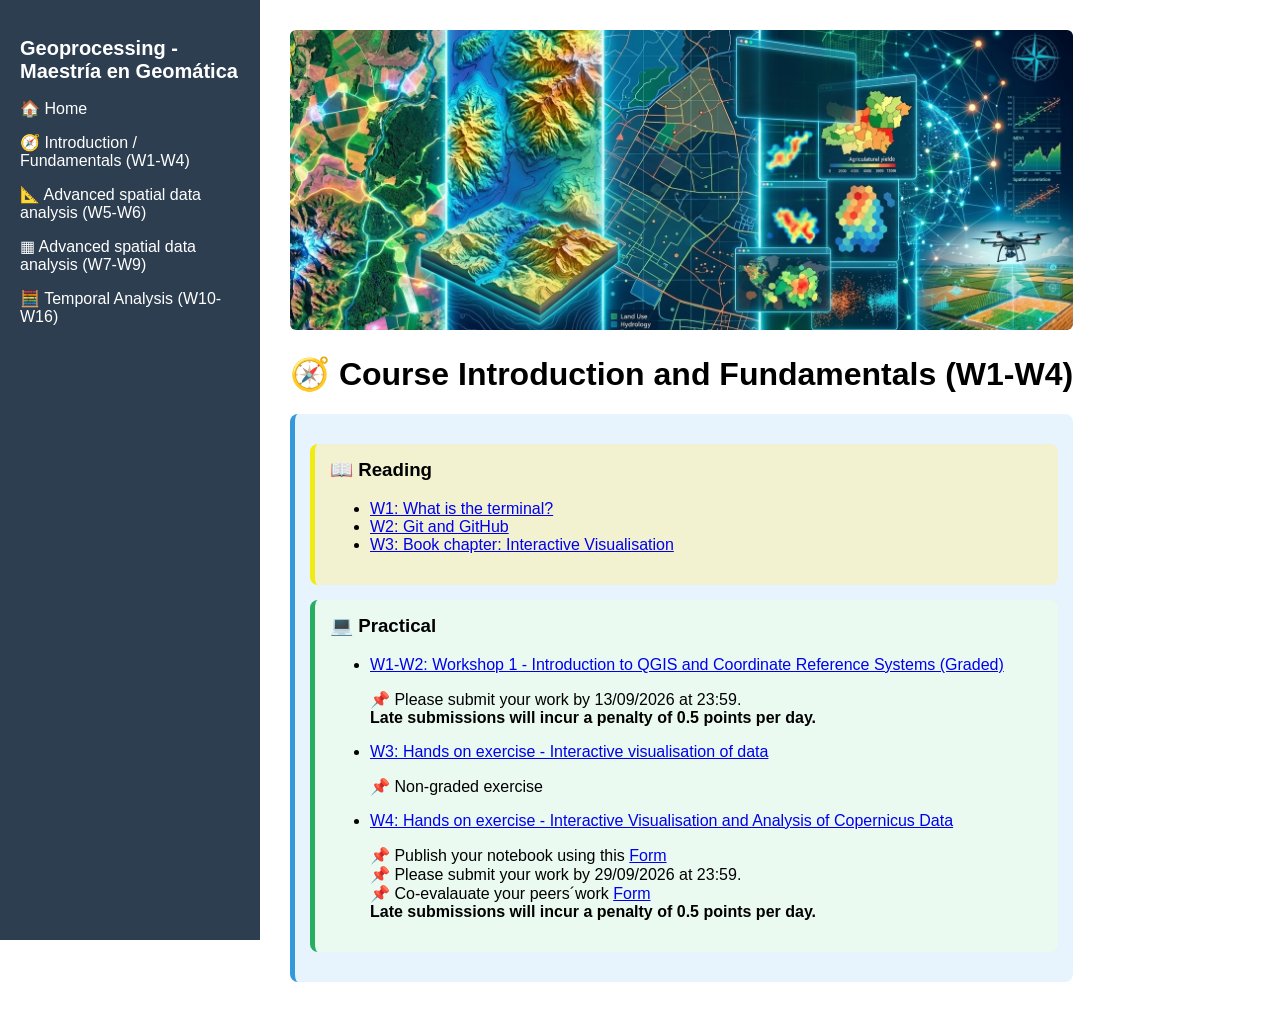
==== docs/1_intro_fund.html @ 0bd2e4b7 "changed titles" ====
<!DOCTYPE html>
<html lang="es">
<head>
  <meta charset="UTF-8">
  <title>Fundamentals</title>
  <link rel="stylesheet" href="style.css">
</head>

<body>
  <div class="container">

     <aside class="sidebar">
      <h2> Geoprocessing - Maestría en Geomática </h2>
      <ul>
        <li><a href="index.html">🏠 Home</a></li>
        <li><a href="1_intro_fund.html">🧭 Introduction / Fundamentals (W1-W4)</a></li>
        <li><a href="2_advanced.html">📐 Advanced spatial data analysis (W5-W6)</a></li>
        <li><a href="data_cubes.html">▦ Advanced spatial data analysis (W7-W9)</a></li>
       <li><a href="temporal.html">🧮 Temporal Analysis (W10-W16)</a></li>

      </ul>
    </aside>


    <main class="content">


      <header class="page-header">
  <img src="portada.png" alt="Geomatics in agriculture">
</header>

      <h1>🧭 Course Introduction and Fundamentals (W1-W4)</h1>

      <div class="block slides">
        <!-- 
        <h3>📑 Slides</h3>
        <ul>
             

                        <li>
            <a href="https://drive.google.com/file/d/1cN9XmAGAT987GKVwXRHxa_-NIaQCY_no/view?usp=drive_link" target="_blank">
              W4: Cartography </a>
          </li>   
          

          

        </ul>
      </div>


    -->

<div class="block reading">
  <h3>📖 Reading</h3>

  <ul>

     
    
        <li>
          
      <a href="https://lccvnotebooks.notion.site/What-is-the-terminal-3cf241d03ede80218c6bd89e5cb63e1f?source=copy_link" target="_blank">
         W1: What is the terminal?
         </a>
    </li>
            <li>
          
      <a href="https://lccvnotebooks.notion.site/Uso-de-Github-999241d03ede82348ad181064bec183c?source=copy_link" target="_blank">
         W2: Git and GitHub 
         </a>
    </li>
    

        <li>
      <a href="https://drive.google.com/file/d/1glsrCkiJnWgmUesZHfgHlCLl3DLw88fn/view?usp=sharing" target="_blank">
         W3: Book chapter: Interactive Visualisation 
         </a>


    </li>
    

  <!--
    


  </ul>
-->
</div>

<div class="block practical">
        <h3>💻 Practical</h3>
        <ul>
          <li>
            <a href="https://github.com/un-msc-geomatica/geoprocessing_20262/blob/main/notebooks/Introductory%20exercise_st.ipynb" target="-blank">
             W1-W2: Workshop 1 - Introduction to QGIS and Coordinate Reference Systems (Graded)  </a>

             <p class="li-note">
          📌 Please submit your work  by 13/09/2026 at 23:59. <br>
          <strong>Late submissions will incur a penalty of 0.5 points per day. </strong>
  </p>
          </li>

          <li>
            <a href="https://lccvnotebooks.notion.site/W3-Interactive-Data-Visualisation-Exercise-3dc241d03ede8010837be3703aa4be2d?source=copy_link" target="-blank">
             W3: Hands on exercise - Interactive visualisation of data </a>

             <p class="li-note">
          📌 Non-graded exercise <br>
          
  </p>
          </li>

                    <li>
            <a href="https://github.com/un-msc-geomatica/geoprocessing_20262/blob/main/notebooks/W3_Copernicus_workshop.ipynb" target="-blank">
             W4: Hands on exercise - Interactive Visualisation and Analysis of Copernicus Data</a>

             <p class="li-note">
          📌 Publish your notebook using this <a href="https://forms.gle/haxPr3DBSEkdLadi6" target="-blank"> Form </a> <br>
          📌 Please submit your work  by 29/09/2026 at 23:59. <br>

         📌 Co-evalauate your peers´work  <a href="https://forms.gle/aYaFi5eVVZuhdtsb7" target="-blank"> Form </a> <br>
          
          <strong>Late submissions will incur a penalty of 0.5 points per day. </strong>
          
  </p>
          </li>




        </ul>
</div>

</body>
</html>
---- docs/style.css ----
body {
  margin: 0;
  font-family: Arial, sans-serif;
}

.page-header {
  width: 100%;
  height: 300px;          /* altura del encabezado */
  overflow: hidden;      /* recorta la imagen */
  margin-bottom: 25px;
  border-radius: 6px;
}

.page-header img {
  width: 100%;
  height: 100%;
  object-fit: cover;     /* mantiene proporción */
  display: block;
}

.container {
  display: flex;
}

/* Barra lateral */
.sidebar {
  width: 220px;
  background-color: #2c3e50;
  color: white;
  height: 100vh;
  padding: 20px;
  position: fixed;
}

.sidebar h2 {
  font-size: 20px;
}

.sidebar ul {
  list-style: none;
  padding: 0;
}

.sidebar li {
  margin: 15px 0;
}

.sidebar a {
  color: white;
  text-decoration: none;
}

/* Contenido */
.content {
  margin-left: 260px;
  padding: 30px;
}

section {
  margin-bottom: 50px;
}

/* Bloques */
.block {
  padding: 15px;
  border-radius: 8px;
  margin: 15px 0;
}

.slides {
  background-color: #e8f4fd;
  border-left: 5px solid #3498db;
}

.reading {
  background-color: #F2F1D0;
  border-left: 5px solid #F0EC13;
}

.practical {
  background-color: #eafaf1;
  border-left: 5px solid #27ae60;
}
.questions {
  background-color: #F2E1C7;
  border-left: 5px solid #F59127;
}

.block h3 {
  margin-top: 0;
}
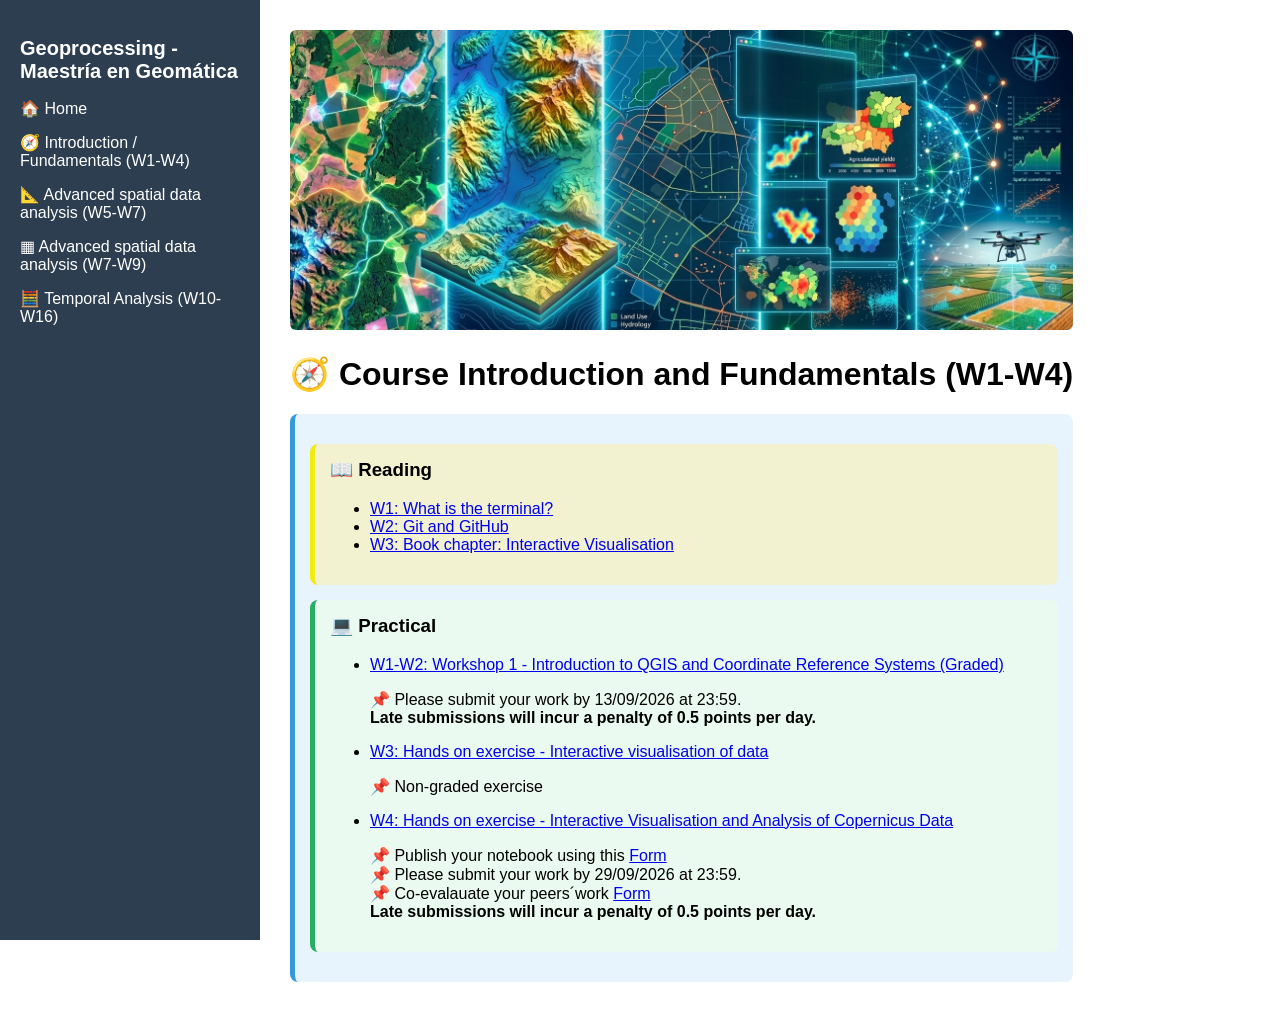
==== commit e22bb3ef: "added weeks" ====
--- a/docs/1_intro_fund.html
+++ b/docs/1_intro_fund.html
@@ -11,10 +11,10 @@
 
      <aside class="sidebar">
       <h2> Geoprocessing - Maestría en Geomática </h2>
-      <ul>
+     <ul>
         <li><a href="index.html">🏠 Home</a></li>
         <li><a href="1_intro_fund.html">🧭 Introduction / Fundamentals (W1-W4)</a></li>
-        <li><a href="2_advanced.html">📐 Advanced spatial data analysis (W5-W6)</a></li>
+        <li><a href="2_advanced.html">📐 Advanced spatial data analysis (W5-W7)</a></li>
         <li><a href="data_cubes.html">▦ Advanced spatial data analysis (W7-W9)</a></li>
        <li><a href="temporal.html">🧮 Temporal Analysis (W10-W16)</a></li>
 
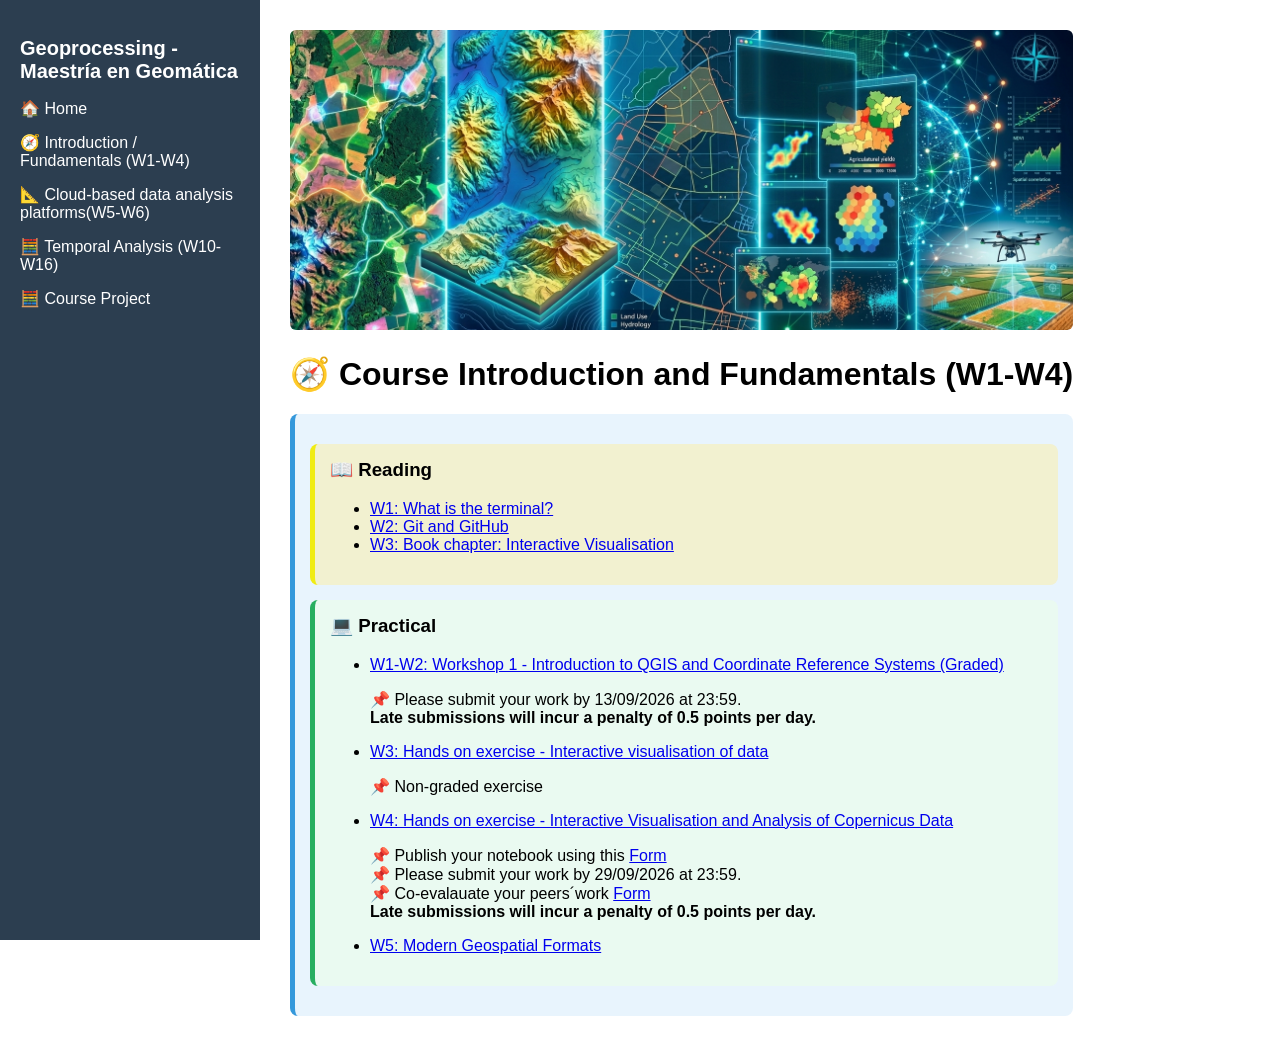
==== commit 00263905: "adjusted links" ====
--- a/docs/1_intro_fund.html
+++ b/docs/1_intro_fund.html
@@ -11,12 +11,12 @@
 
      <aside class="sidebar">
       <h2> Geoprocessing - Maestría en Geomática </h2>
-     <ul>
+      <ul>
         <li><a href="index.html">🏠 Home</a></li>
         <li><a href="1_intro_fund.html">🧭 Introduction / Fundamentals (W1-W4)</a></li>
-        <li><a href="2_advanced.html">📐 Advanced spatial data analysis (W5-W7)</a></li>
-        <li><a href="data_cubes.html">▦ Advanced spatial data analysis (W7-W9)</a></li>
+        <li><a href="2_advanced.html">📐 Cloud-based data analysis platforms(W5-W6)</a></li>
        <li><a href="temporal.html">🧮 Temporal Analysis (W10-W16)</a></li>
+       <li><a href="project.html">🧮 Course Project </a></li>
 
       </ul>
     </aside>
@@ -127,6 +127,12 @@
   </p>
           </li>
 
+                            <li>
+      <a href="https://lccvnotebooks.notion.site/Week-5-Modern-Geospatial-Data-Formats-3e9241d03ede8002b777d5e3613f7378?source=copy_link" target="_blank">
+        W5: Modern Geospatial Formats
+         </a>
+    </li>
+
 
 
 
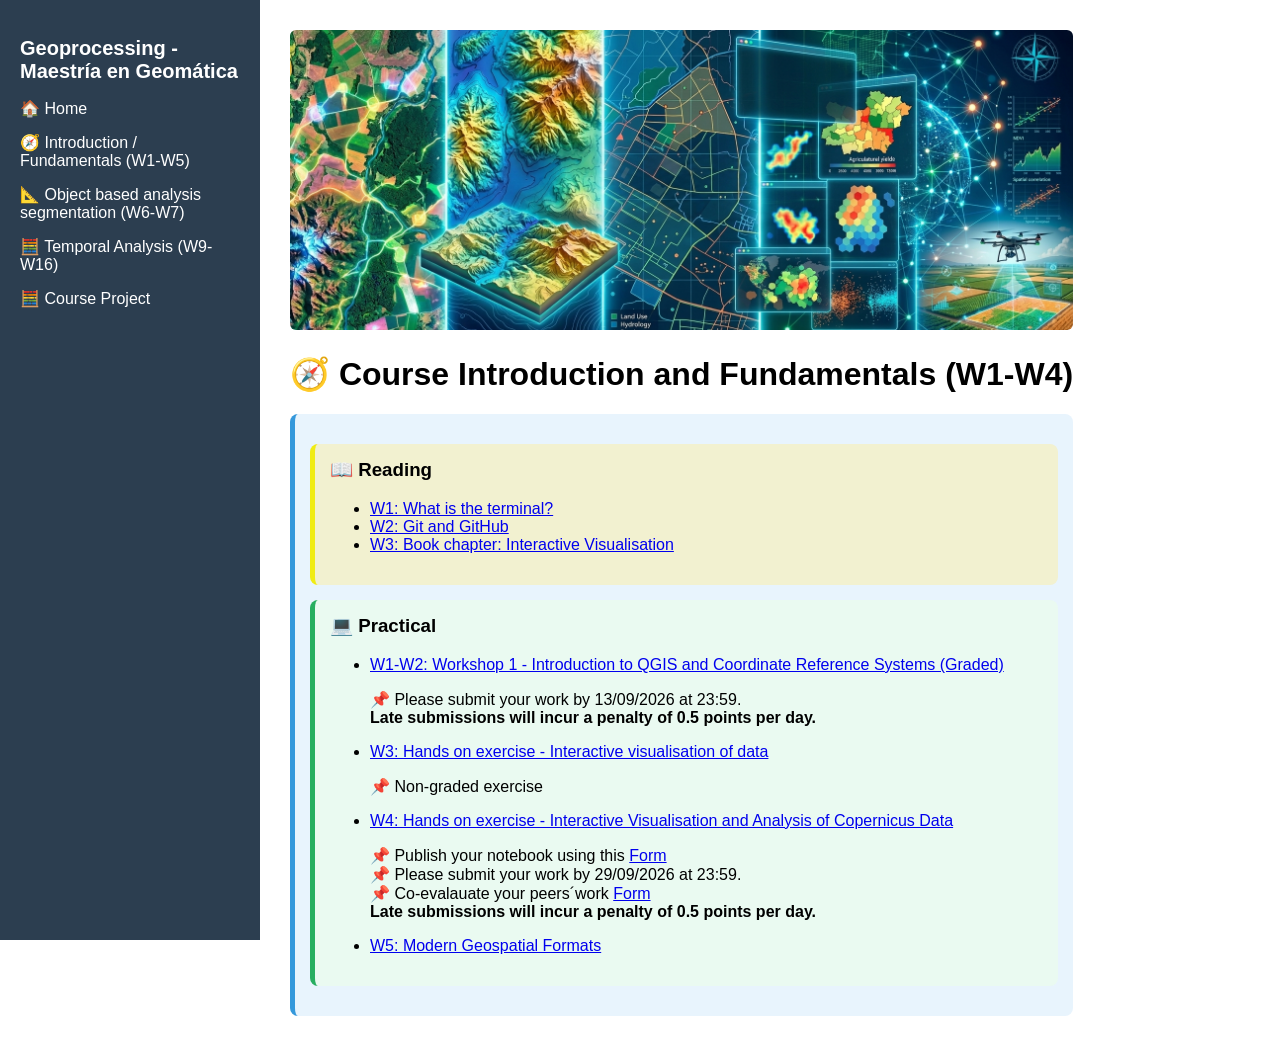
==== commit 29a26c48: "adjusted links 2" ====
--- a/docs/1_intro_fund.html
+++ b/docs/1_intro_fund.html
@@ -13,9 +13,9 @@
       <h2> Geoprocessing - Maestría en Geomática </h2>
       <ul>
         <li><a href="index.html">🏠 Home</a></li>
-        <li><a href="1_intro_fund.html">🧭 Introduction / Fundamentals (W1-W4)</a></li>
-        <li><a href="2_advanced.html">📐 Cloud-based data analysis platforms(W5-W6)</a></li>
-       <li><a href="temporal.html">🧮 Temporal Analysis (W10-W16)</a></li>
+        <li><a href="1_intro_fund.html">🧭 Introduction / Fundamentals (W1-W5)</a></li>
+        <li><a href="2_advanced.html">📐 Object based analysis segmentation (W6-W7)</a></li>
+       <li><a href="temporal.html">🧮 Temporal Analysis (W9-W16)</a></li>
        <li><a href="project.html">🧮 Course Project </a></li>
 
       </ul>
